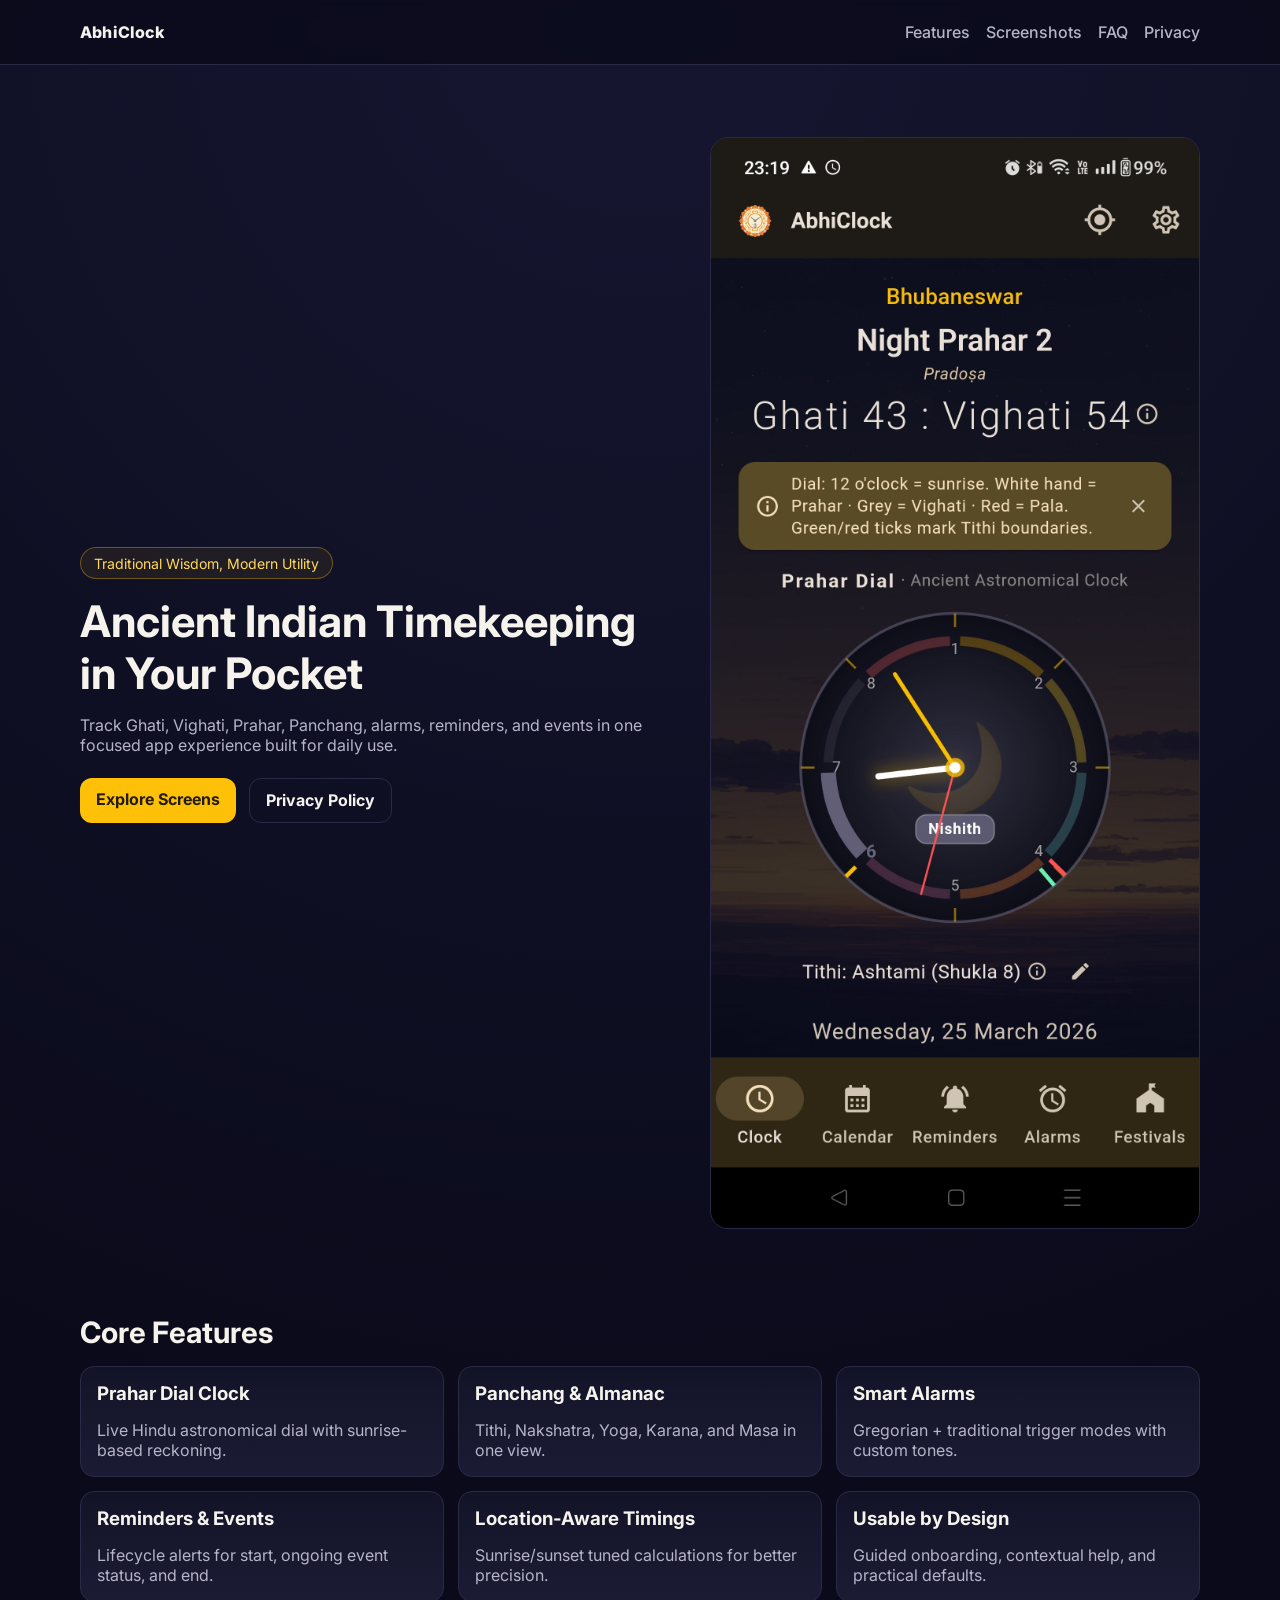
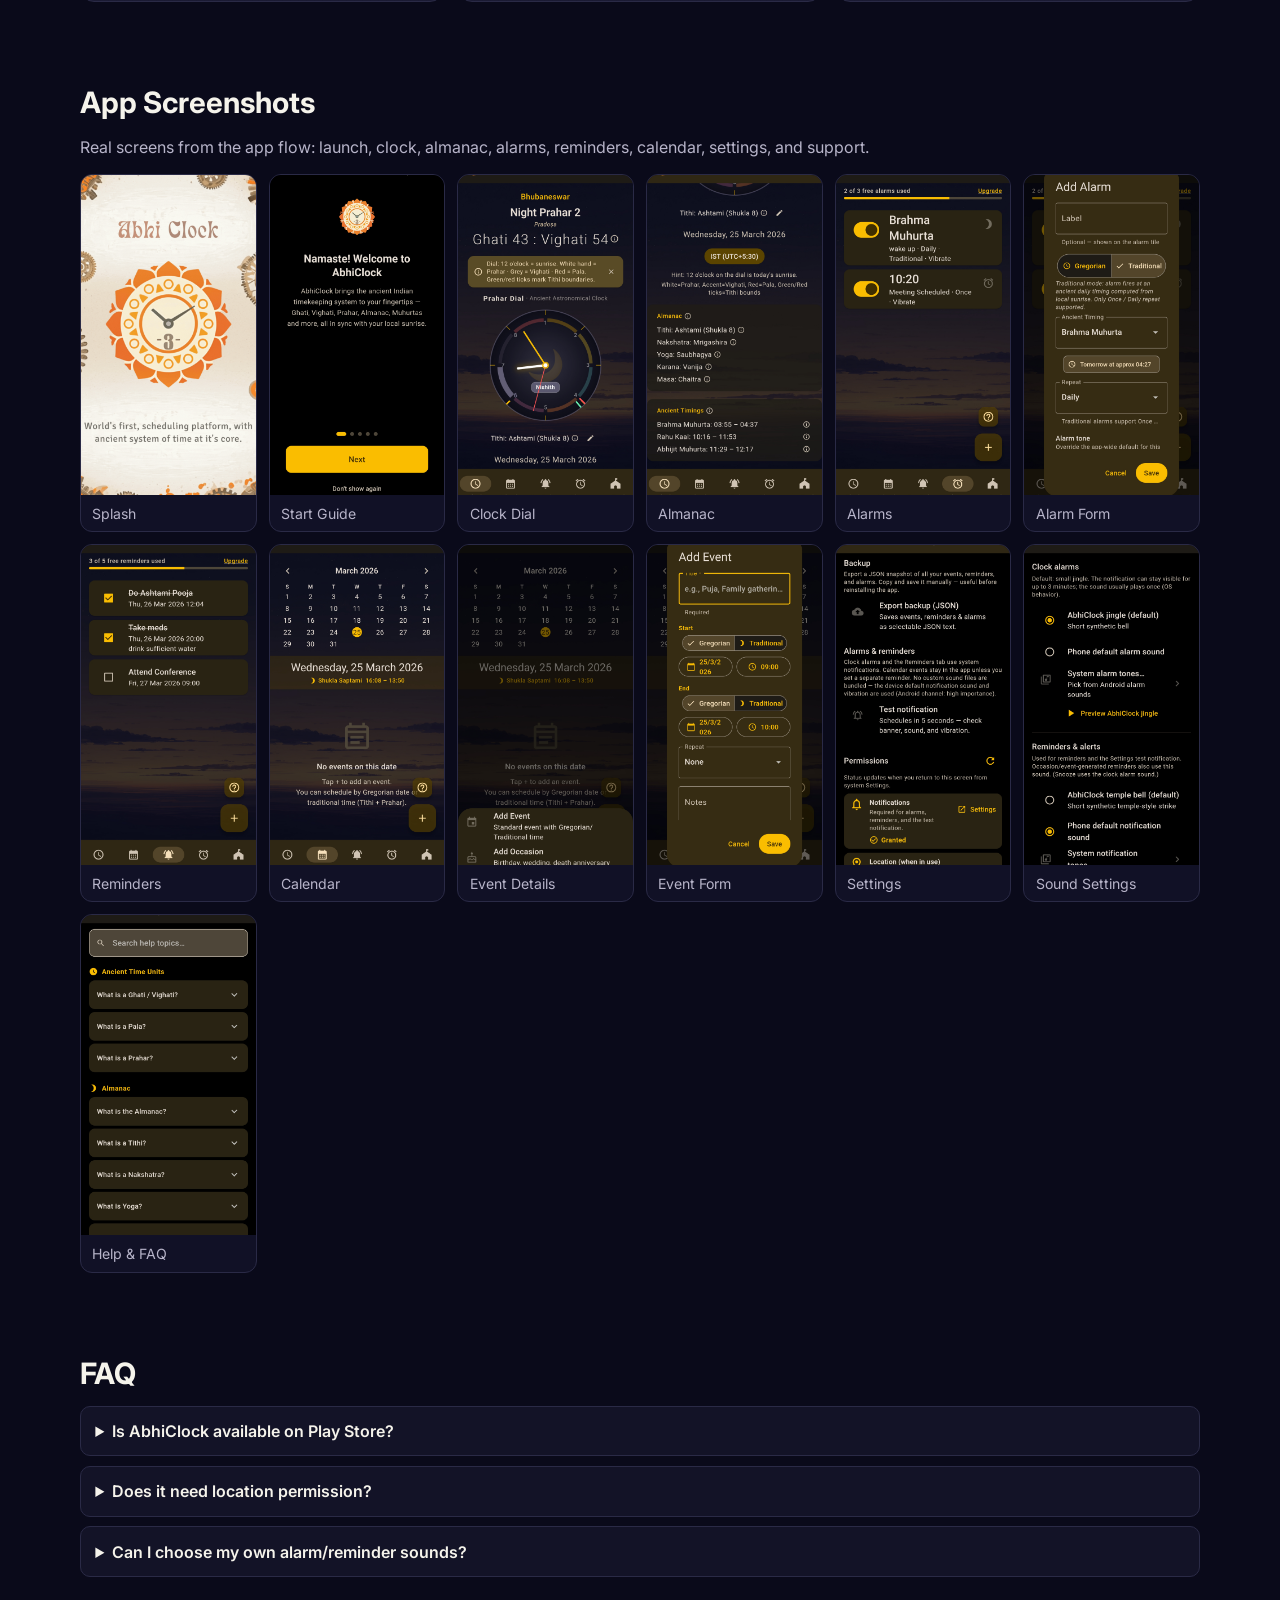
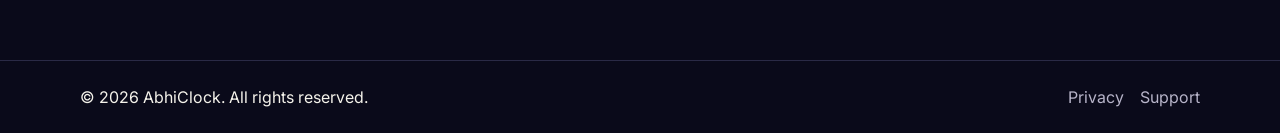
==== index.html @ 60c65ca5 "feat: add app-themed landing and privacy pages Made-with: Cursor" ====
<!doctype html>
<html lang="en">
  <head>
    <meta charset="UTF-8" />
    <meta name="viewport" content="width=device-width, initial-scale=1.0" />
    <title>AbhiClock | Ancient Indian Timekeeping</title>
    <meta
      name="description"
      content="AbhiClock blends traditional Indian timekeeping with modern utility: Prahar dial, Panchang, alarms, reminders, and calendar events."
    />
    <link rel="preconnect" href="https://fonts.googleapis.com" />
    <link rel="preconnect" href="https://fonts.gstatic.com" crossorigin />
    <link
      href="https://fonts.googleapis.com/css2?family=Inter:wght@400;500;600;700;800&display=swap"
      rel="stylesheet"
    />
    <link rel="stylesheet" href="styles.css" />
  </head>
  <body>
    <header class="site-header">
      <div class="container nav-wrap">
        <a class="brand" href="#top">AbhiClock</a>
        <nav class="nav">
          <a href="#features">Features</a>
          <a href="#screenshots">Screenshots</a>
          <a href="#faq">FAQ</a>
          <a href="privacy.html">Privacy</a>
        </nav>
      </div>
    </header>

    <main id="top">
      <section class="hero">
        <div class="container hero-grid">
          <div>
            <p class="pill">Traditional Wisdom, Modern Utility</p>
            <h1>Ancient Indian Timekeeping in Your Pocket</h1>
            <p class="lead">
              Track Ghati, Vighati, Prahar, Panchang, alarms, reminders, and
              events in one focused app experience built for daily use.
            </p>
            <div class="cta-row">
              <a class="btn btn-primary" href="#screenshots">Explore Screens</a>
              <a class="btn btn-ghost" href="privacy.html">Privacy Policy</a>
            </div>
          </div>
          <div class="hero-shot">
            <img src="assets/images/screenshots/3-clock%20dial-corrected.jpg" alt="AbhiClock dial screen" />
          </div>
        </div>
      </section>

      <section id="features" class="section">
        <div class="container">
          <h2>Core Features</h2>
          <div class="feature-grid">
            <article class="card">
              <h3>Prahar Dial Clock</h3>
              <p>Live Hindu astronomical dial with sunrise-based reckoning.</p>
            </article>
            <article class="card">
              <h3>Panchang & Almanac</h3>
              <p>Tithi, Nakshatra, Yoga, Karana, and Masa in one view.</p>
            </article>
            <article class="card">
              <h3>Smart Alarms</h3>
              <p>Gregorian + traditional trigger modes with custom tones.</p>
            </article>
            <article class="card">
              <h3>Reminders & Events</h3>
              <p>Lifecycle alerts for start, ongoing event status, and end.</p>
            </article>
            <article class="card">
              <h3>Location-Aware Timings</h3>
              <p>Sunrise/sunset tuned calculations for better precision.</p>
            </article>
            <article class="card">
              <h3>Usable by Design</h3>
              <p>Guided onboarding, contextual help, and practical defaults.</p>
            </article>
          </div>
        </div>
      </section>

      <section id="screenshots" class="section">
        <div class="container">
          <h2>App Screenshots</h2>
          <p class="muted">
            Real screens from the app flow: launch, clock, almanac, alarms,
            reminders, calendar, settings, and support.
          </p>
          <div class="shots-grid">
            <figure class="shot-card"><img src="assets/images/screenshots/1-splash.jpg" alt="Splash" /><figcaption>Splash</figcaption></figure>
            <figure class="shot-card"><img src="assets/images/screenshots/2-start%20guide.jpg" alt="Start Guide" /><figcaption>Start Guide</figcaption></figure>
            <figure class="shot-card"><img src="assets/images/screenshots/3-clock%20dial-corrected.jpg" alt="Clock Dial" /><figcaption>Clock Dial</figcaption></figure>
            <figure class="shot-card"><img src="assets/images/screenshots/4-almanac.jpg" alt="Almanac" /><figcaption>Almanac</figcaption></figure>
            <figure class="shot-card"><img src="assets/images/screenshots/5-alarms.jpg" alt="Alarms" /><figcaption>Alarms</figcaption></figure>
            <figure class="shot-card"><img src="assets/images/screenshots/6-alarm%20form.jpg" alt="Alarm Form" /><figcaption>Alarm Form</figcaption></figure>
            <figure class="shot-card"><img src="assets/images/screenshots/7-reminders%20list.jpg" alt="Reminders List" /><figcaption>Reminders</figcaption></figure>
            <figure class="shot-card"><img src="assets/images/screenshots/8-calendar.jpg" alt="Calendar" /><figcaption>Calendar</figcaption></figure>
            <figure class="shot-card"><img src="assets/images/screenshots/9-calendar-event.jpg" alt="Calendar Event" /><figcaption>Event Details</figcaption></figure>
            <figure class="shot-card"><img src="assets/images/screenshots/10-calendar-form.jpg" alt="Calendar Form" /><figcaption>Event Form</figcaption></figure>
            <figure class="shot-card"><img src="assets/images/screenshots/11-settings-page.jpg" alt="Settings" /><figcaption>Settings</figcaption></figure>
            <figure class="shot-card"><img src="assets/images/screenshots/11-settings-audio.jpg" alt="Audio Settings" /><figcaption>Sound Settings</figcaption></figure>
            <figure class="shot-card"><img src="assets/images/screenshots/12-help-and-faqs.jpg" alt="Help and FAQ" /><figcaption>Help & FAQ</figcaption></figure>
          </div>
        </div>
      </section>

      <section id="faq" class="section">
        <div class="container">
          <h2>FAQ</h2>
          <details>
            <summary>Is AbhiClock available on Play Store?</summary>
            <p>Play release is in progress. This page will be updated with the official listing link.</p>
          </details>
          <details>
            <summary>Does it need location permission?</summary>
            <p>Location improves sunrise/sunset based calculations for traditional timings. You can control permission in device settings.</p>
          </details>
          <details>
            <summary>Can I choose my own alarm/reminder sounds?</summary>
            <p>Yes. The app supports bundled tones, platform defaults, and Android system-picked tones.</p>
          </details>
        </div>
      </section>
    </main>

    <footer class="site-footer">
      <div class="container footer-wrap">
        <p>© <span id="year"></span> AbhiClock. All rights reserved.</p>
        <div class="footer-links">
          <a href="privacy.html">Privacy</a>
          <a href="mailto:abhijeetr.ai.ops@gmail.com">Support</a>
        </div>
      </div>
    </footer>
    <script src="app.js"></script>
  </body>
</html>
---- styles.css ----
:root {
  --bg: #0a0a1a;
  --surface: #131328;
  --surface-2: #1b1b34;
  --text: #f5f3eb;
  --muted: #b7b4c9;
  --primary: #ffc107;
  --primary-2: #ffd95b;
  --border: #2a2a46;
}

* {
  box-sizing: border-box;
}

html, body {
  margin: 0;
  padding: 0;
  font-family: Inter, system-ui, -apple-system, Segoe UI, Roboto, sans-serif;
  background: radial-gradient(circle at top, #161631 0%, var(--bg) 45%);
  color: var(--text);
  scroll-behavior: smooth;
}

.container {
  width: min(1120px, 92%);
  margin: 0 auto;
}

.site-header {
  position: sticky;
  top: 0;
  z-index: 20;
  backdrop-filter: blur(8px);
  background: rgba(10, 10, 26, 0.75);
  border-bottom: 1px solid var(--border);
}

.nav-wrap {
  display: flex;
  align-items: center;
  justify-content: space-between;
  min-height: 64px;
}

.brand {
  color: var(--text);
  text-decoration: none;
  font-weight: 800;
  letter-spacing: 0.2px;
}

.nav {
  display: flex;
  gap: 1rem;
}

.nav a {
  color: var(--muted);
  text-decoration: none;
  font-weight: 500;
}

.nav a:hover {
  color: var(--primary);
}

.hero {
  padding: 4.5rem 0 2.5rem;
}

.hero-grid {
  display: grid;
  grid-template-columns: 1.1fr 0.9fr;
  gap: 2rem;
  align-items: center;
}

.pill {
  display: inline-block;
  margin: 0 0 1rem;
  padding: 0.4rem 0.8rem;
  border: 1px solid rgba(255, 193, 7, 0.35);
  border-radius: 999px;
  color: var(--primary-2);
  font-size: 0.88rem;
  background: rgba(255, 193, 7, 0.07);
}

h1, h2, h3 {
  margin: 0 0 0.9rem;
  line-height: 1.2;
}

h1 {
  font-size: clamp(1.85rem, 3.4vw, 3rem);
}

h2 {
  font-size: clamp(1.4rem, 2.3vw, 2rem);
}

.lead, .muted {
  color: var(--muted);
}

.cta-row {
  display: flex;
  flex-wrap: wrap;
  gap: 0.8rem;
  margin-top: 1.4rem;
}

.btn {
  display: inline-block;
  border-radius: 12px;
  padding: 0.72rem 1rem;
  font-weight: 700;
  text-decoration: none;
}

.btn-primary {
  background: var(--primary);
  color: #241c00;
}

.btn-ghost {
  border: 1px solid var(--border);
  color: var(--text);
}

.hero-shot img {
  width: 100%;
  border-radius: 18px;
  border: 1px solid var(--border);
}

.section {
  padding: 2.6rem 0;
}

.feature-grid {
  margin-top: 1rem;
  display: grid;
  grid-template-columns: repeat(3, minmax(0, 1fr));
  gap: 0.9rem;
}

.card {
  background: linear-gradient(180deg, var(--surface), var(--surface-2));
  border: 1px solid var(--border);
  border-radius: 14px;
  padding: 1rem;
}

.card p {
  margin: 0;
  color: var(--muted);
}

.shots-grid {
  margin-top: 1.1rem;
  display: grid;
  grid-template-columns: repeat(auto-fit, minmax(170px, 1fr));
  gap: 0.75rem;
}

.shot-card {
  margin: 0;
  background: #111126;
  border: 1px solid var(--border);
  border-radius: 12px;
  overflow: hidden;
}

.shot-card img {
  width: 100%;
  height: 320px;
  object-fit: cover;
  display: block;
}

.shot-card figcaption {
  padding: 0.6rem 0.7rem;
  font-size: 0.88rem;
  color: var(--muted);
}

details {
  background: #131327;
  border: 1px solid var(--border);
  border-radius: 10px;
  padding: 0.9rem;
  margin-bottom: 0.6rem;
}

summary {
  cursor: pointer;
  font-weight: 600;
}

details p {
  color: var(--muted);
}

.site-footer {
  margin-top: 2rem;
  border-top: 1px solid var(--border);
}

.footer-wrap {
  min-height: 72px;
  display: flex;
  align-items: center;
  justify-content: space-between;
  gap: 1rem;
}

.footer-links {
  display: flex;
  gap: 1rem;
}

.footer-links a {
  color: var(--muted);
  text-decoration: none;
}

@media (max-width: 960px) {
  .hero-grid {
    grid-template-columns: 1fr;
  }
  .feature-grid {
    grid-template-columns: repeat(2, minmax(0, 1fr));
  }
}

@media (max-width: 640px) {
  .nav {
    gap: 0.65rem;
    font-size: 0.9rem;
  }
  .feature-grid {
    grid-template-columns: 1fr;
  }
  .shot-card img {
    height: 280px;
  }
  .footer-wrap {
    flex-direction: column;
    justify-content: center;
    padding: 0.8rem 0;
  }
}
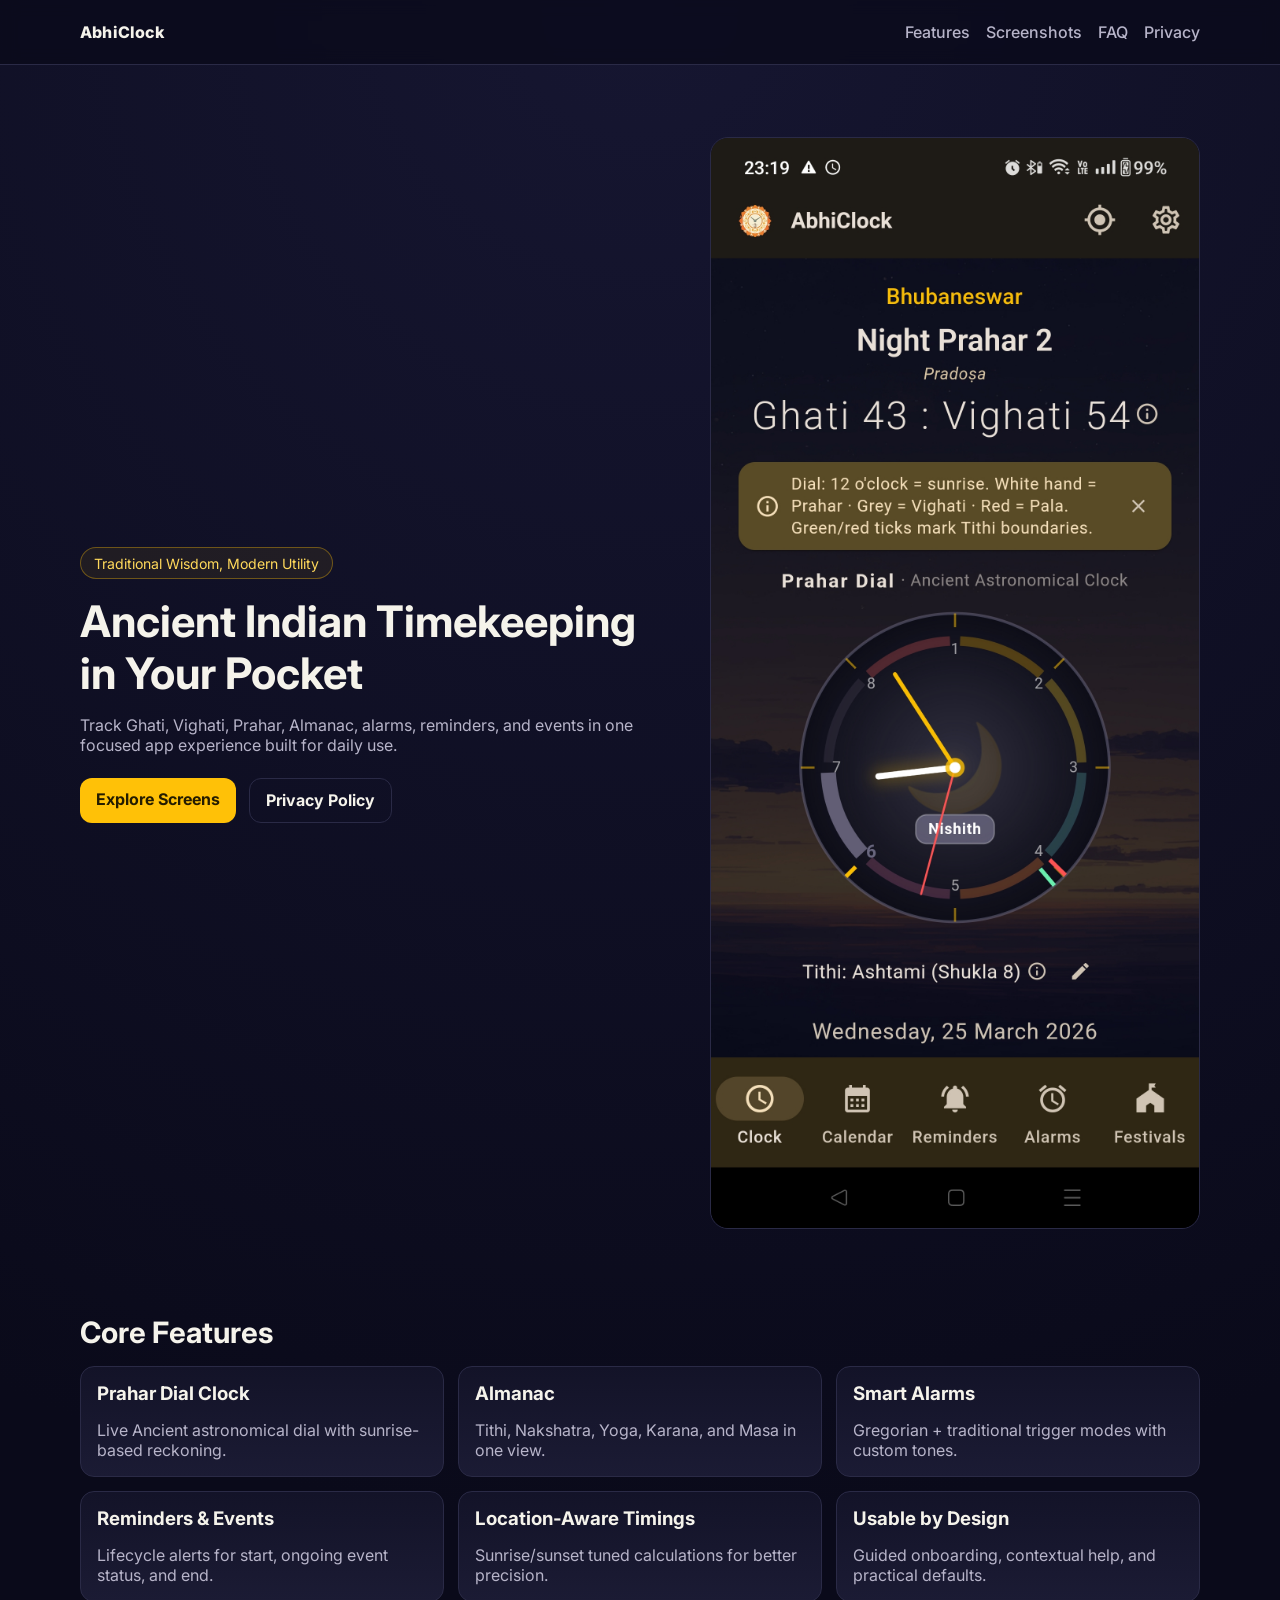
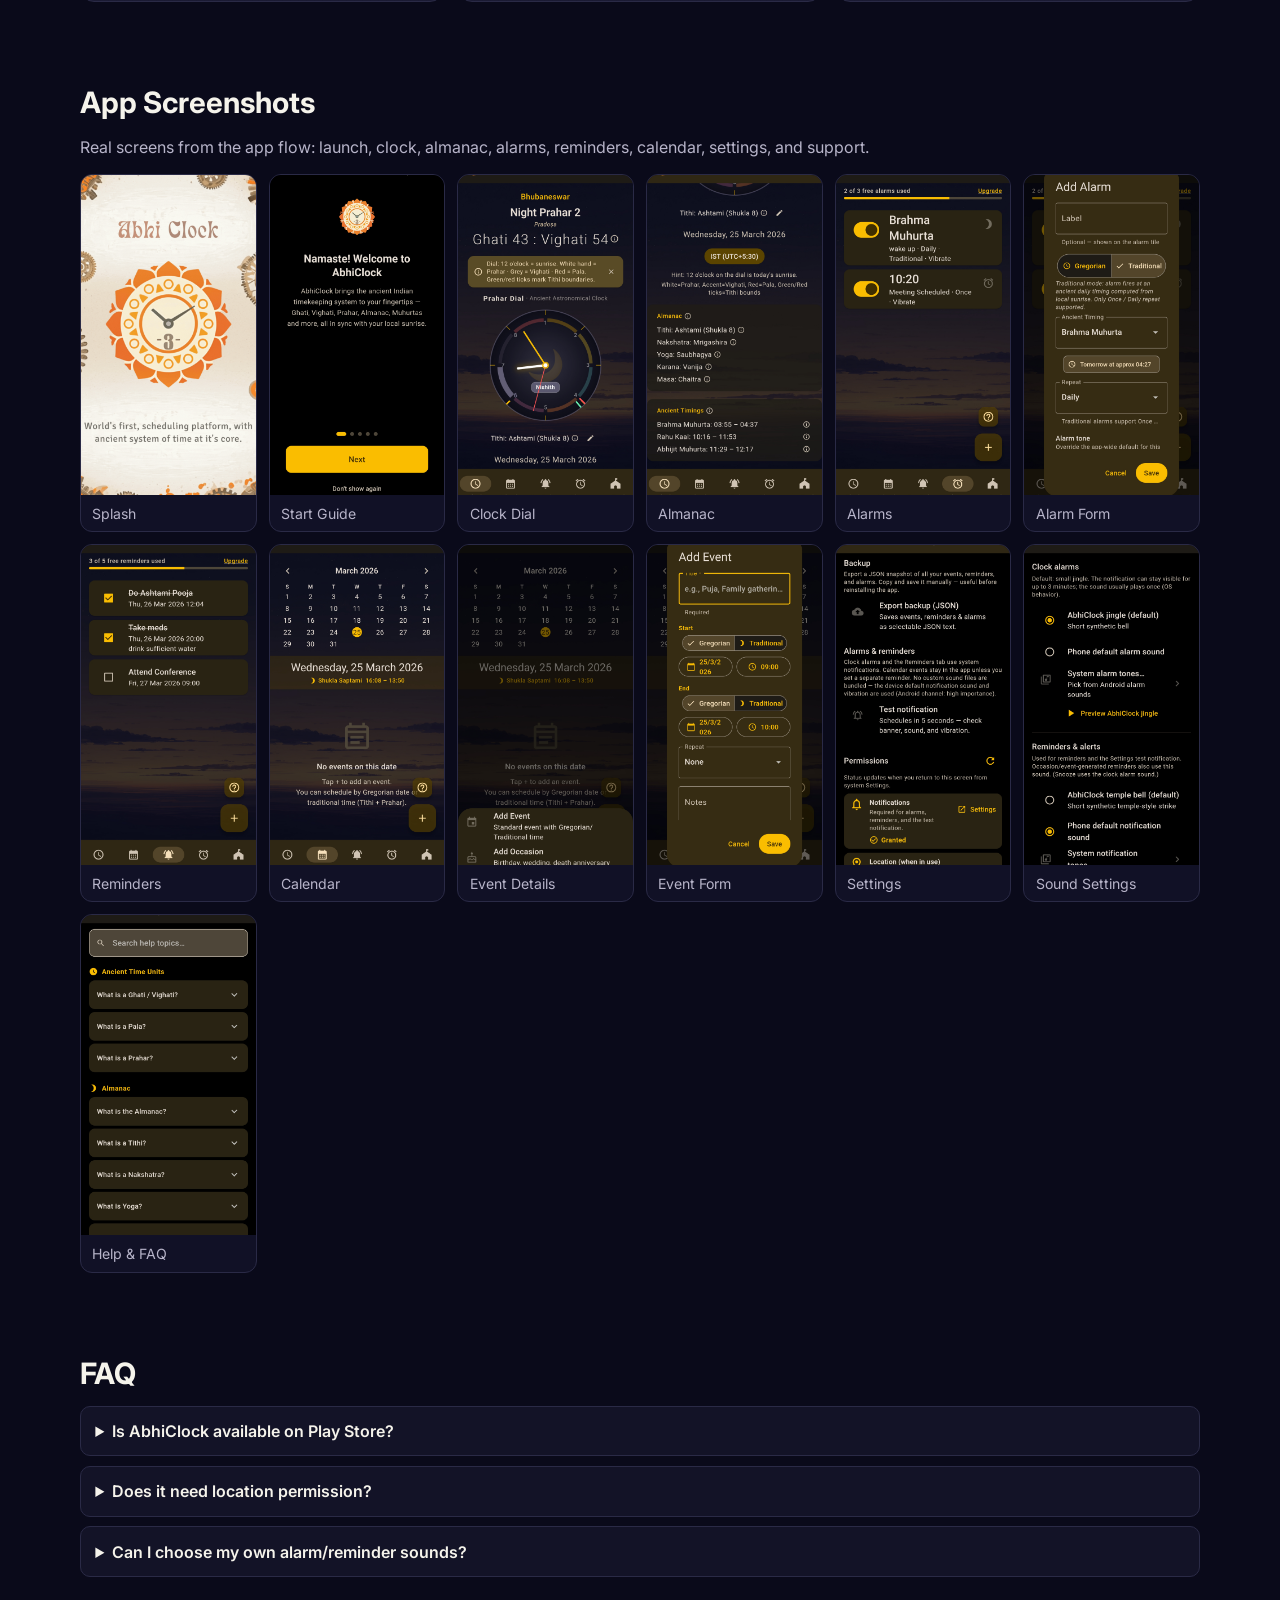
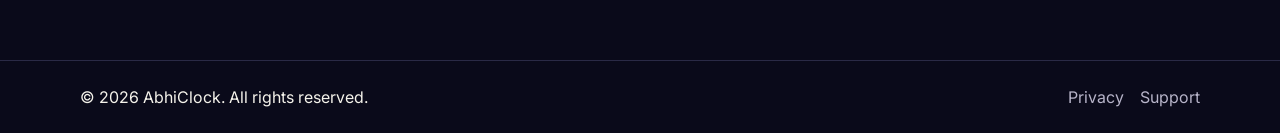
==== commit 6bbbbe00: "content: rename terminology across hosted pages Made-with: Cursor" ====
--- a/index.html
+++ b/index.html
@@ -6,7 +6,7 @@
     <title>AbhiClock | Ancient Indian Timekeeping</title>
     <meta
       name="description"
-      content="AbhiClock blends traditional Indian timekeeping with modern utility: Prahar dial, Panchang, alarms, reminders, and calendar events."
+      content="AbhiClock blends traditional Indian timekeeping with modern utility: Prahar dial, Almanac, alarms, reminders, and calendar events."
     />
     <link rel="preconnect" href="https://fonts.googleapis.com" />
     <link rel="preconnect" href="https://fonts.gstatic.com" crossorigin />
@@ -36,7 +36,7 @@
             <p class="pill">Traditional Wisdom, Modern Utility</p>
             <h1>Ancient Indian Timekeeping in Your Pocket</h1>
             <p class="lead">
-              Track Ghati, Vighati, Prahar, Panchang, alarms, reminders, and
+              Track Ghati, Vighati, Prahar, Almanac, alarms, reminders, and
               events in one focused app experience built for daily use.
             </p>
             <div class="cta-row">
@@ -56,10 +56,10 @@
           <div class="feature-grid">
             <article class="card">
               <h3>Prahar Dial Clock</h3>
-              <p>Live Hindu astronomical dial with sunrise-based reckoning.</p>
+              <p>Live Ancient astronomical dial with sunrise-based reckoning.</p>
             </article>
             <article class="card">
-              <h3>Panchang & Almanac</h3>
+              <h3>Almanac</h3>
               <p>Tithi, Nakshatra, Yoga, Karana, and Masa in one view.</p>
             </article>
             <article class="card">
